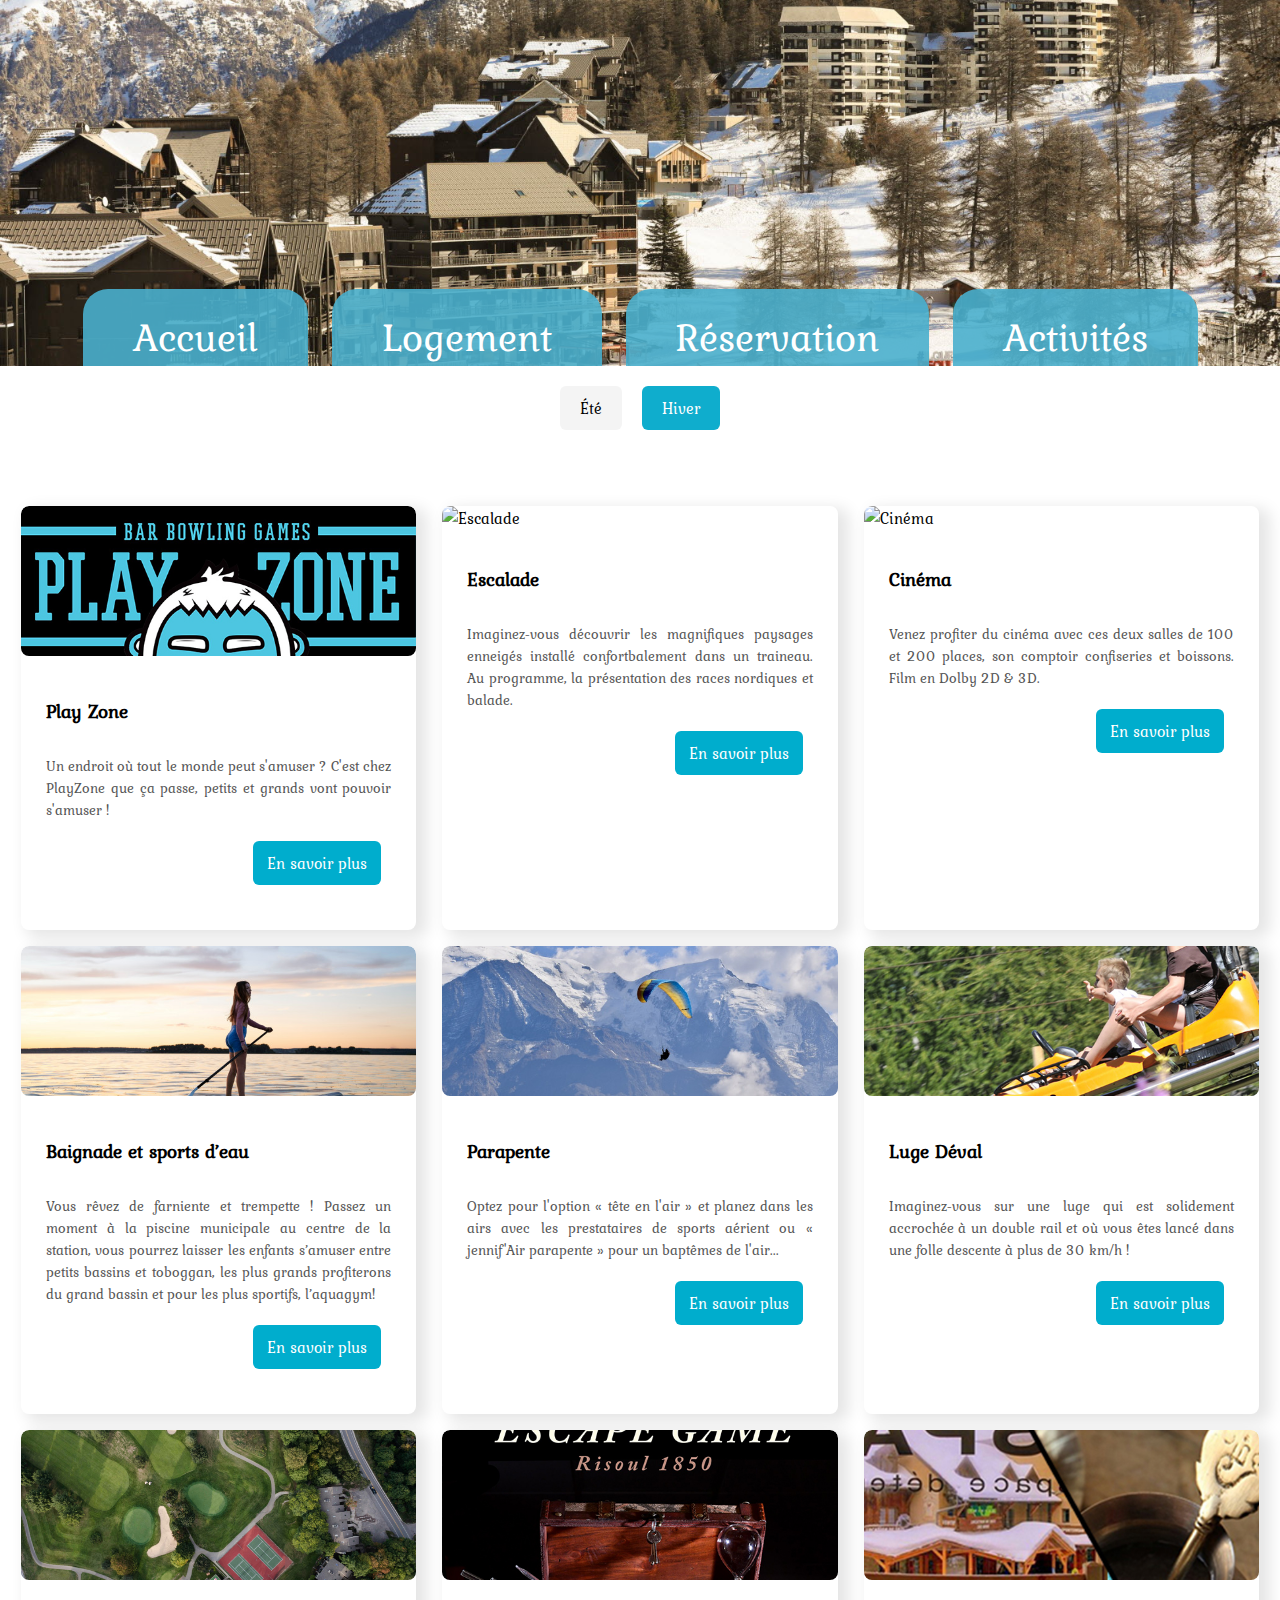
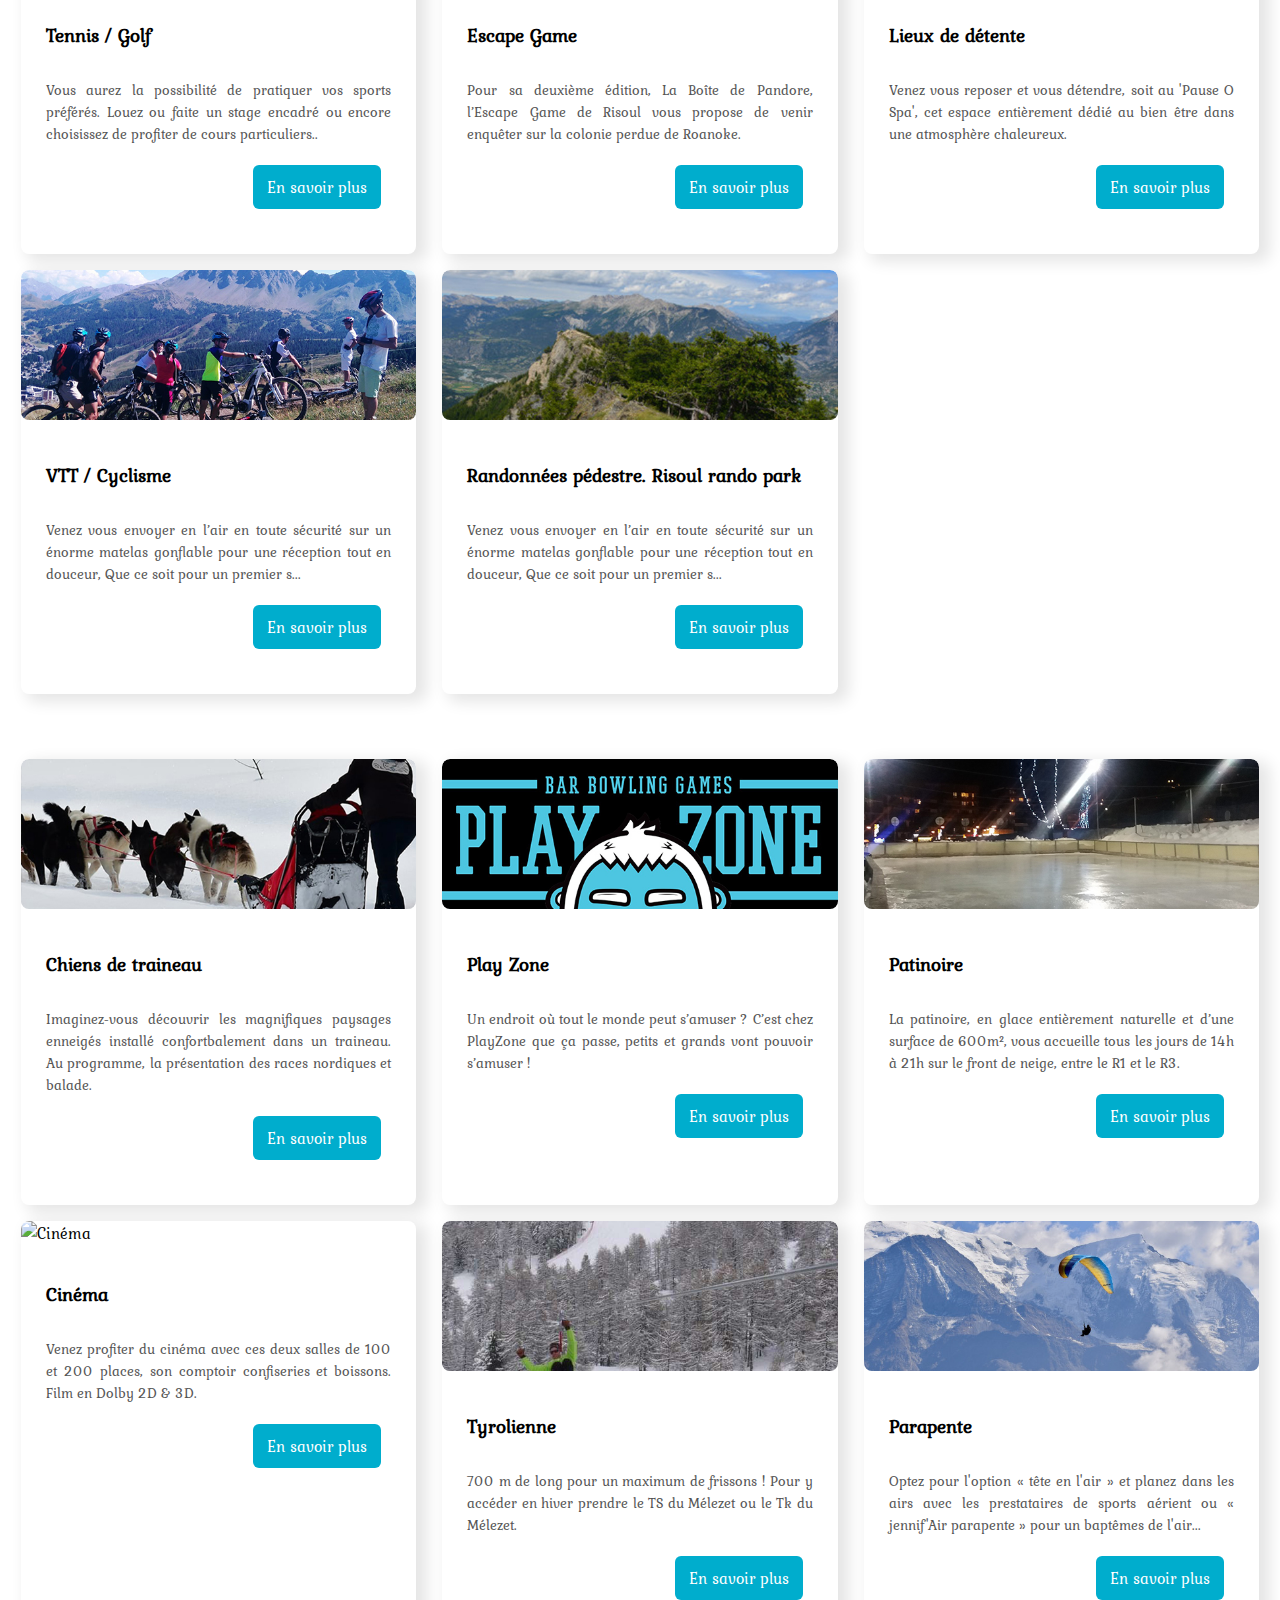
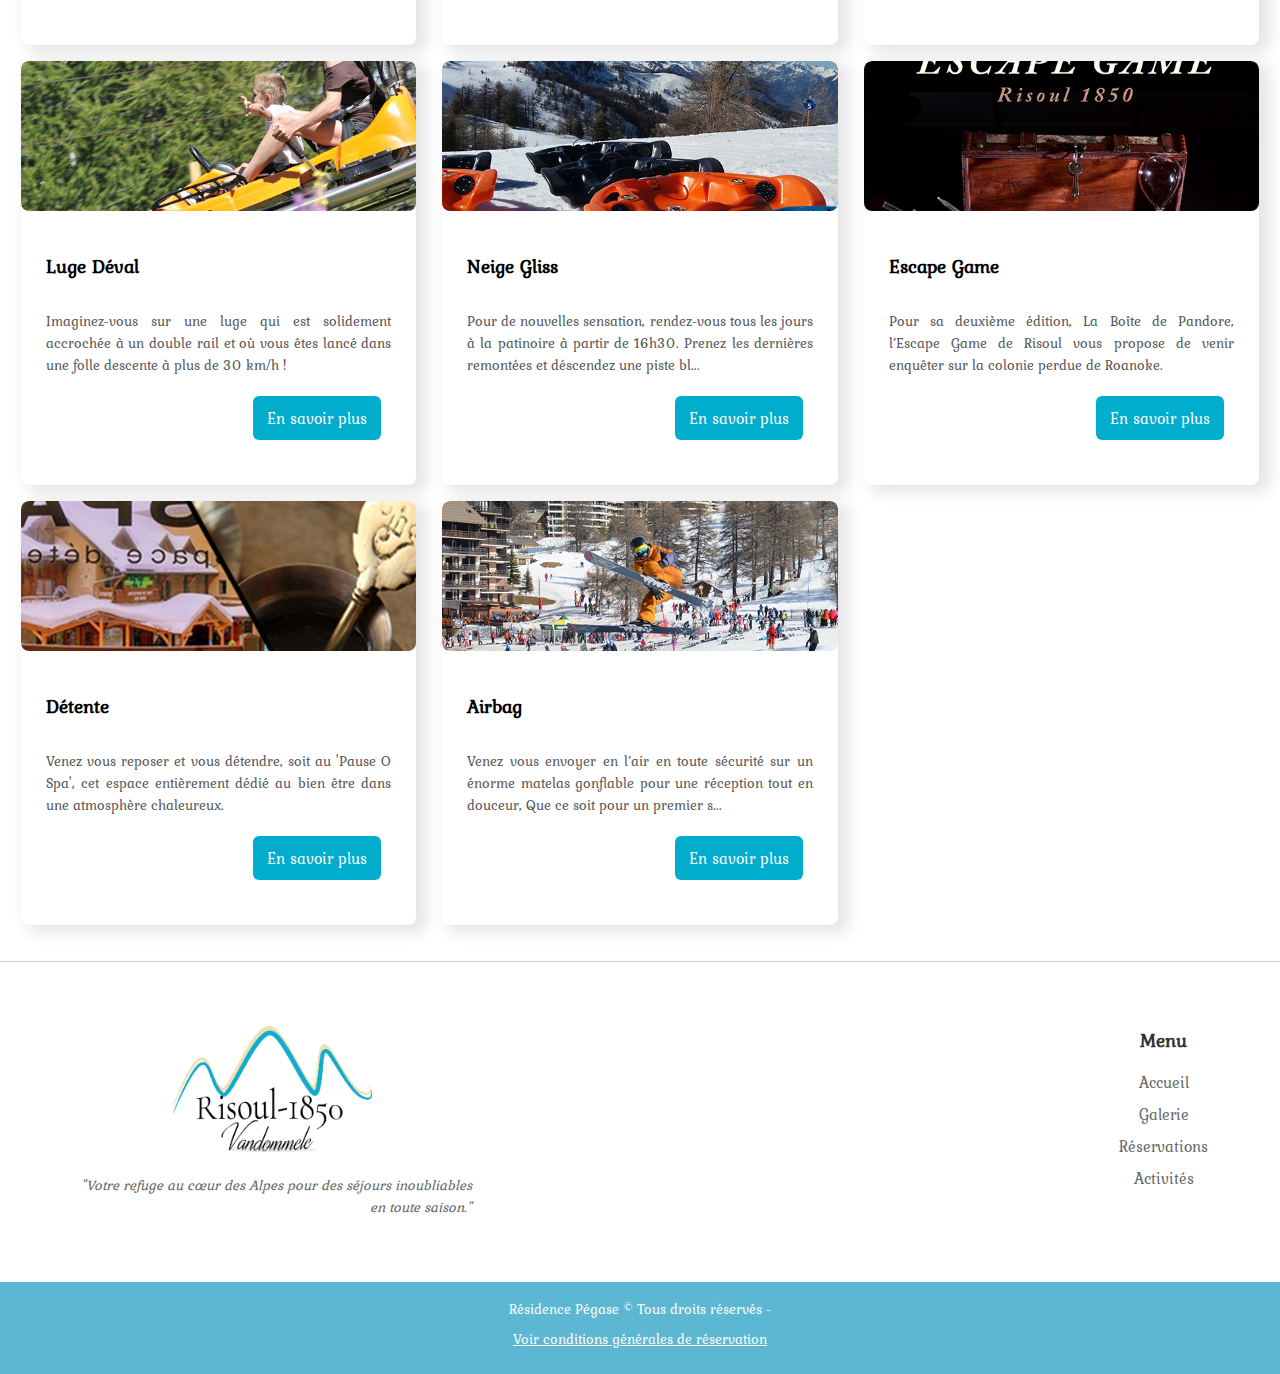
==== pages/activites.html @ df3fe363 "allthe project" ====
<!DOCTYPE html>
<html lang="en">

<head>
    <meta charset="UTF-8">
    <meta name="viewport" content="width=device-width, initial-scale=1.0">
    <title>Activités</title>
    <link rel="stylesheet" href="./styles/Flexbox.css">

    <link rel="stylesheet" href="https://fonts.googleapis.com/css2?family=Roboto:wght@400;700&display=swap">
    <link rel="icon" type="image/png" href="./assets/logoUX.png">
</head>



    <!-- Navbar section -->
    <header class="hero">
        <div class="hero__video-container">
            <!-- Vidéo pour desktop -->
            <img src="./Assets Risoul/1657118599_image1.webp" class="hero__video desktop" autoplay loop muted playsinline>      
            </img>

            <!-- Vidéo pour mobile -->
            <video class="hero__video mobile" autoplay loop muted playsinline>
                <source src="../assets/hero/Hero section mobile.mp4" type="video/mp4">
       
            </video>            
            
            <!-- Menu Burger -->
            <div class="burger-menu">
                <span></span>
                <span></span>
                <span></span>
            </div>
            <div class="nav-overlay"></div>
            <nav>
                <ul class="nav-buttons">
                    <li style="--i:1"><a href="../index.html" class="nav-button">Accueil</a></li>
                    <li style="--i:2"><a href="../index.html#logement" class="nav-button">Logement</a></li>
                    <li style="--i:3"><a href="../index.html#reservation" class="nav-button">Réservation</a></li>
                    <li style="--i:4"><a href="../index.html#activites" class="nav-button">Activités</a></li>
                </ul>
            </nav>
        </div>


    
    <div class="tabs">
        <button class="tab" onclick="showTab('ete')">Été</button>
        <button class="tab active" onclick="showTab('hiver')">Hiver</button>
    </div>

    </header>
    <!-- Main section with project cards -->
    <main class="main-section" id="projects">

    <section class="activities" id="ete">

        <div class="card">
            <div class="card-img-container">
                <img src="./Assets Risoul/PlayZoneMINI.jpg" alt="Play Zone" class="card-img">
            </div>
            <div class="card-body">
                <h3>Play Zone</h3>
                <p>Un endroit où tout le monde peut s'amuser ? C'est chez PlayZone que ça passe, petits et grands vont pouvoir s'amuser !</p>
                <div class="card-cta-container">
                    <a href="https://www.risoul.com/play-zone-bar-bowling-jeux.html" target="_blank" class="card-cta">En savoir plus</a>
                </div>
            </div>
        </div>

        <div class="card">
            <div class="card-img-container">
                <img src="./Assets Risoul/patrick-hendry-w5hNCbJfX3w-unsplash.jpg" alt="Escalade" class="card-img">
            </div>
            <div class="card-body">
                <h3>Escalade</h3>
                <p>Imaginez-vous découvrir les magnifiques paysages enneigés installé confortbalement dans un traineau. Au programme, la présentation des races nordiques et balade.</p>
                <div class="card-cta-container">
                    <a href="https://www.risoul.com/site-d-escalade.html" target="_blank" class="card-cta">En savoir plus</a>
                </div>
            </div>
        </div>


        <div class="card">
            <div class="card-img-container">
                <img src="./Assets Risoul/cinema.jpg" alt="Cinéma" class="card-img">
            </div>
            <div class="card-body">
                <h3>Cinéma</h3>
                <p>Venez profiter du cinéma avec ces deux salles de 100 et 200 places, son comptoir confiseries et boissons. Film en Dolby 2D & 3D.</p>
                <div class="card-cta-container">
                    <a href="https://www.risoul.com/cinema-la-foret-blanche-1.html" target="_blank" class="card-cta">En savoir plus</a>
                </div>
            </div>
        </div>

        <div class="card">
            <div class="card-img-container">
                <img src="./Assets Risoul/640x480_paddle-risoul-5210.jpg" alt="Baignade et sports d’eau" class="card-img">
            </div>
            <div class="card-body">
                <h3>Baignade et sports d’eau</h3>
                <p>Vous rêvez de farniente et trempette ! Passez un moment à la piscine municipale au centre de la station, vous pourrez laisser les enfants s’amuser entre petits bassins et toboggan, les plus grands profiterons du grand bassin et pour les plus sportifs, l’aquagym!</p>
                <div class="card-cta-container">
                    <a href="https://www.risoul.com/canyonisme-sports-d-eau-vive.html" target="_blank" class="card-cta">En savoir plus</a>
                </div>
            </div>
        </div>

        <div class="card">
            <div class="card-img-container">
                <img src="./Assets Risoul/640x480_vol-en-parapente-photo-libre-de-droit-pixabay-4416.jpg" alt="parapente" class="card-img">
            </div>
            <div class="card-body">
                <h3>Parapente</h3>
                <p>Optez pour l'option « tête en l'air » et planez dans les airs avec les prestataires de sports aérient ou « jennif'Air parapente » pour un baptêmes de l'air... </p>
                <div class="card-cta-container">
                    <a href="https://www.risoul.com/parapente-planeur-ulm.html" target="_blank" class="card-cta">En savoir plus</a>
                </div>
            </div>
        </div>

        <div class="card">
            <div class="card-img-container">
                <img src="./Assets Risoul/LugeDevalMINI.jpg" alt="Luge" class="card-img">
            </div>
            <div class="card-body">
                <h3>Luge Déval</h3>
                <p>Imaginez-vous sur une luge qui est solidement accrochée à un double rail et où vous êtes lancé dans une folle descente à plus de 30 km/h !</p>
                <div class="card-cta-container">
                    <a href="https://www.risoul.com/la-luge-devale-1-1.html" target="_blank" class="card-cta">En savoir plus</a>
                </div>
            </div>
        </div>

        <div class="card">
            <div class="card-img-container">
                <img src="./Assets Risoul/troy-spoelma-ZKWjNK2IOLk-unsplash.jpg" alt="golf" class="card-img">
            </div>
            <div class="card-body">
                <h3>Tennis / Golf</h3>
                <p>Vous aurez la possibilité de pratiquer vos sports préférés. Louez ou faite un stage encadré ou encore choisissez de profiter de cours particuliers..</p>
                <div class="card-cta-container">
                    <a href="https://www.risoul.com/outdoor-equipements-loisirs-sportifs.html" target="_blank" class="card-cta">En savoir plus</a>
                </div>
            </div>
        </div>

        <div class="card">
            <div class="card-img-container">
                <img src="./Assets Risoul/EscapeGameMINI.jpg" alt="Escape Game" class="card-img">
            </div>
            <div class="card-body">
                <h3>Escape Game</h3>
                <p>Pour sa deuxième édition, La Boîte de Pandore, l’Escape Game de Risoul vous propose de venir enquêter sur la colonie perdue de Roanoke.</p>
                <div class="card-cta-container">
                    <a href="https://www.risoul.com/veri-soul-bad-trip.html" target="_blank" class="card-cta">En savoir plus</a>
                </div>
            </div>
        </div>

        <div class="card">
            <div class="card-img-container">
                <img src="./Assets Risoul/Detente-1.jpg" alt="Détente" class="card-img">
            </div>
            <div class="card-body">
                <h3>Lieux de détente</h3>
                <p>Venez vous reposer et vous détendre, soit au 'Pause O Spa', cet espace entièrement dédié au bien être dans une atmosphère chaleureux.</p>
                <div class="card-cta-container">
                    <a href="https://www.risoul.com/bien-etre-et-detente.html" target="_blank" class="card-cta">En savoir plus</a>
                </div>
            </div>
        </div>


        <div class="card">
            <div class="card-img-container">
                <img src="./Assets Risoul/VTTMINI.jpg" alt="VTT / Cyclisme" class="card-img">
            </div>
            <div class="card-body">
                <h3>VTT / Cyclisme</h3>
                <p>Venez vous envoyer en l’air en toute sécurité sur un énorme matelas gonflable pour une réception tout en douceur, Que ce soit pour un premier s...</p>
                <div class="card-cta-container">
                    <a href="https://www.risoul.com/vtt-velo.html" target="_blank" class="card-cta">En savoir plus</a>
                </div>
            </div>
        </div>

        <div class="card">
            <div class="card-img-container">
                <img src="./Assets Risoul/randonneesMINI.jpg" alt="Randonnées pédestre. Risoul rando park" class="card-img">
            </div>
            <div class="card-body">
                <h3>Randonnées pédestre. Risoul rando park</h3>
                <p>Venez vous envoyer en l’air en toute sécurité sur un énorme matelas gonflable pour une réception tout en douceur, Que ce soit pour un premier s...</p>
                <div class="card-cta-container">
                    <a href="https://www.risoul.com/randonnee-risoul.html" target="_blank" class="card-cta">En savoir plus</a>
                </div>
            </div>
        </div>

    </section>

    <section class="activities hidden" id="hiver">
        <div class="card">
            <div class="card-img-container">
                <img src="./Assets Risoul/ChienTraineauMINI.jpg" alt="Chiens de traineau" class="card-img">
            </div>
            <div class="card-body">
                <h3>Chiens de traineau</h3>
                <p>Imaginez-vous découvrir les magnifiques paysages enneigés installé confortbalement dans un traineau. Au programme, la présentation des races nordiques et balade.</p>
                <div class="card-cta-container">
                    <a href="https://www.risoul.com/risoul/traineaux-de-la-foret-blanche.html" target="_blank" class="card-cta">En savoir plus</a>
                </div>
            </div>
        </div>
        <div class="card">
            <div class="card-img-container">
                <img src="./Assets Risoul/PlayZoneMINI.jpg" alt="Play Zone" class="card-img">
            </div>
            <div class="card-body">
                <h3>Play Zone</h3>
                <p>Un endroit où tout le monde peut s’amuser ? C’est chez PlayZone que ça passe, petits et grands vont pouvoir s’amuser !</p>
                <div class="card-cta-container">
                    <a href="https://www.risoul.com/play-zone-bar-bowling-jeux.html" target="_blank" class="card-cta">En savoir plus</a>
                </div>
            </div>
        </div>
        <div class="card">
            <div class="card-img-container">
                <img src="./Assets Risoul/PatinoireMINI.jpg" alt="Patinoire" class="card-img">
            </div>
            <div class="card-body">
                <h3>Patinoire</h3>
                <p>La patinoire, en glace entièrement naturelle et d’une surface de 600m², vous accueille tous les jours de 14h à 21h sur le front de neige, entre le R1 et le R3.</p>
                <div class="card-cta-container">
                    <a href="https://www.risoul.com/patinoire.html" target="_blank" class="card-cta">En savoir plus</a>
                </div>
            </div>
        </div>

        <div class="card">
            <div class="card-img-container">
                <img src="./Assets Risoul/cinema.jpg" alt="Cinéma" class="card-img">
            </div>
            <div class="card-body">
                <h3>Cinéma</h3>
                <p>Venez profiter du cinéma avec ces deux salles de 100 et 200 places, son comptoir confiseries et boissons. Film en Dolby 2D & 3D.</p>
                <div class="card-cta-container">
                    <a href="https://www.risoul.com/cinema-la-foret-blanche-1.html" target="_blank" class="card-cta">En savoir plus</a>
                </div>
            </div>
        </div>
        <div class="card">
            <div class="card-img-container">
                <img src="./Assets Risoul/TyrolienneMINI.jpg" alt="Tyrolienne" class="card-img">
            </div>
            <div class="card-body">
                <h3>Tyrolienne</h3>
                <p>700 m de long pour un maximum de frissons ! Pour y accéder en hiver prendre le TS du Mélezet ou le Tk du Mélezet.</p>
                <div class="card-cta-container">
                    <a href="https://www.risoul.com/tyrolienne-geante.html" target="_blank" class="card-cta">En savoir plus</a>
                </div>
            </div>
        </div>
        <div class="card">
            <div class="card-img-container">
                <img src="./Assets Risoul/640x480_vol-en-parapente-photo-libre-de-droit-pixabay-4416.jpg" alt="parapente" class="card-img">
            </div>
            <div class="card-body">
                <h3>Parapente</h3>
                <p>Optez pour l'option « tête en l'air » et planez dans les airs avec les prestataires de sports aérient ou « jennif'Air parapente » pour un baptêmes de l'air... </p>
                <div class="card-cta-container">
                    <a href="https://www.risoul.com/parapente-planeur-ulm.html" target="_blank" class="card-cta">En savoir plus</a>
                </div>
            </div>
        </div>
        <div class="card">
            <div class="card-img-container">
                <img src="./Assets Risoul/LugeDevalMINI.jpg" alt="Luge" class="card-img">
            </div>
            <div class="card-body">
                <h3>Luge Déval</h3>
                <p>Imaginez-vous sur une luge qui est solidement accrochée à un double rail et où vous êtes lancé dans une folle descente à plus de 30 km/h !</p>
                <div class="card-cta-container">
                    <a href="https://www.risoul.com/la-luge-devale-1-1.html" target="_blank" class="card-cta">En savoir plus</a>
                </div>
            </div>
        </div>
        <div class="card">
            <div class="card-img-container">
                <img src="./Assets Risoul/SnakeGlissMINI.jpg" alt="SnakeGliss" class="card-img">
            </div>
            <div class="card-body">
                <h3>Neige Gliss</h3>
                <p>Pour de nouvelles sensation, rendez-vous tous les jours à la patinoire à partir de 16h30. Prenez les dernières remontées et déscendez une piste bl...</p>
                <div class="card-cta-container">
                    <a href="https://www.risoul.com/risoul/snake-gliss.html" target="_blank" class="card-cta">En savoir plus</a>
                </div>
            </div>
        </div>
        <div class="card">
            <div class="card-img-container">
                <img src="./Assets Risoul/EscapeGameMINI.jpg" alt="Escape Game" class="card-img">
            </div>
            <div class="card-body">
                <h3>Escape Game</h3>
                <p>Pour sa deuxième édition, La Boîte de Pandore, l’Escape Game de Risoul vous propose de venir enquêter sur la colonie perdue de Roanoke.</p>
                <div class="card-cta-container">
                    <a href="https://www.risoul.com/veri-soul-bad-trip.html" target="_blank" class="card-cta">En savoir plus</a>
                </div>
            </div>
        </div>
        <div class="card">
            <div class="card-img-container">
                <img src="./Assets Risoul/Detente-1.jpg" alt="Détente" class="card-img">
            </div>
            <div class="card-body">
                <h3>Détente</h3>
                <p>Venez vous reposer et vous détendre, soit au 'Pause O Spa', cet espace entièrement dédié au bien être dans une atmosphère chaleureux.</p>
                <div class="card-cta-container">
                    <a href="https://www.risoul.com/bien-etre-et-detente.html" target="_blank" class="card-cta">En savoir plus</a>
                </div>
            </div>
        </div>
        <div class="card">
            <div class="card-img-container">
                <img src="./Assets Risoul/AirBagMINI.jpg" alt="Airbag" class="card-img">
            </div>
            <div class="card-body">
                <h3>Airbag</h3>
                <p>Venez vous envoyer en l’air en toute sécurité sur un énorme matelas gonflable pour une réception tout en douceur, Que ce soit pour un premier s...</p>
                <div class="card-cta-container">
                    <a href="https://www.risoul.com/sensation-grands-frissons.html" target="_blank" class="card-cta">En savoir plus</a>
                </div>
            </div>
        </div>
    </section>
        

    </main>

    <!-- Section Footer -->
    <footer class="footer">
        <div class="footer__content">
            <div class="footer__menu">
                <h3>Menu</h3>
                <ul>
                    <li><a href="../index.html">Accueil</a></li>
                    <li><a href="../index.html">Galerie</a></li>
                    <li><a href="../index.html">Réservations</a></li>
                    <li><a href="../index.html">Activités</a></li>
                </ul>
            </div>

            <div class="footer__logo">
                <img src="/assets/logoRisoul1850TR.png" alt="Logo Résidence Pégase" class="logo-img">
                <p class="footer__tagline">"Votre refuge au cœur des Alpes pour des séjours inoubliables en toute saison."</p>
            </div>
        </div>

        <div class="footer__copyright">
            <p>Résidence Pégase <span id="current-year"></span> © Tous droits réservés - 
                <br>
                <a href="/pages/conditions-de-vente.html">Voir conditions générales de réservation</a></p>
        </div>
    </footer>




    <script src="/pages/js/script.js"></script>
</body>
</html>
---- pages/styles/Flexbox.css ----
@font-face {
    font-family: 'Kurale';
    src: url('../../assets/fonts/Kurale/Kurale-Regular.ttf') format('truetype');
    font-weight: normal;
    font-style: normal;
}

* {
    margin: 0;
    padding: 0;
    box-sizing: border-box;
    font-family: 'Kurale', serif;
}

.hero {
    position: relative;
    width: 100%;
    height: 50vh;
    display: flex;
    flex-direction: column;
    z-index: 998;
}

.hero__video-container {
    position: relative;
    width: 100%;
    height: 85vh;
    overflow: hidden;
}

.hero__video {
    width: 100%;
    height: 100%;
    object-fit: cover;
}

@media (max-width: 768px) {
    .hero__video-container {
        height: 75vh;
    }

        
}

.hidden {
    display: none;
}

.tab.active {
    background-color: rgba(73, 175, 205, 0.9);
    color: white;
}


.nav-buttons {
    position: absolute;
    bottom: 0;
    left: 0;
    width: 100%;
    /* transform: translateY(50%); */
    display: flex;
    justify-content: center;
    gap: 1.5rem;
    list-style: none;
    z-index: 10;
    padding: 0 2rem;
}

/* Effet de hover principal */
.nav-button {
    background: rgba(73, 175, 205, 0.9);
    padding: 1rem 3rem;
    color: white;
    text-decoration: none;
    border-radius: 25px 25px 0 0;
    font-size: 2.5em;
    min-width: 150px;
    text-align: center;
    position: relative;
    overflow: hidden;
    border: 2px solid transparent;
    
    /* Transition plus fluide */
    transition: transform 0.3s ease-out, background 0.3s ease-out, 
                color 0.3s ease-out, box-shadow 0.3s ease-out;
}
.nav-button1 {
    background: rgba(255, 255, 255, 0.9);
    padding: 1rem 3rem;
    color: rgba(73, 175, 205, 1);
    text-decoration: none;
    border-radius: 25px 25px 0 0;
    font-size: 2.5em;
    min-width: 150px;
    text-align: center;
    position: relative;
    overflow: hidden;
    border: 2px solid transparent;
    border-color: rgba(73, 175, 205, 1);
    box-shadow: 0 10px 20px rgba(73, 175, 205, 0.3);
    
    /* Transition plus fluide */
    transition: transform 0.3s ease-out, background 0.3s ease-out, 
                color 0.3s ease-out, box-shadow 0.3s ease-out;
}


/* Effet de hover */
.nav-button:hover {
    transform: translateY(-8px); /* Moins de déplacement pour éviter l’instabilité */
    background: rgba(255, 255, 255, 0.9);
    color: rgba(73, 175, 205, 1);
    border-color: rgba(73, 175, 205, 1);
    box-shadow: 0 10px 20px rgba(73, 175, 205, 0.3);
}

/* Effet de lumière plus doux */
.nav-button::before {
    content: '';

    top: 0;
    left: -150%;
    width: 100%;
    height: 100%;
    background: linear-gradient(120deg, transparent, rgba(255, 255, 255, 0.3), transparent);
    transition: left 0.4s ease-out;
}

.nav-button:hover::before {
    left: 150%;
}

/* Animation du texte */
.nav-button:hover {
    text-shadow: 0 0 5px rgba(255, 255, 255, 0.6);
    letter-spacing: 1px; /* Moins d’espace pour éviter un effet trop brusque */
}

.welcome-container {
    width: 100%;
    flex-grow: 1;
    background: rgba(255, 255, 255, 0.8);
    backdrop-filter: blur(5px);
    display: flex;
    justify-content: center;
    align-items: center;
    padding: 2rem 0;
}

.welcome-text {
    font-size: 3em;
    color: #333;
    text-shadow: 2px 2px 4px rgba(255, 255, 255, 0.5);
}

@media (max-width: 768px) {
    .hero__video-container {
        height: 75vh;
    }

    .welcome-text {
        font-size: 2em;
        padding: 0 1rem;
        text-align: center;
    }
}




/*=======================================================*/
/* Menu Burger mobile */ 
/*====================================================*/

/* Menu mobile */
.burger-menu {
    display: none;
    position: fixed;
    top: 20px;
    right: 20px;
    z-index: 1000;
    background: rgba(73, 175, 205, 0.8);
    padding: 15px;
    border-radius: 12px;
    cursor: pointer;
    backdrop-filter: blur(8px);
    -webkit-backdrop-filter: blur(8px);
    border: 1px solid rgba(255, 255, 255, 0.3);
    box-shadow: 0 4px 15px rgba(0, 0, 0, 0.1);
    transition: all 0.3s cubic-bezier(0.4, 0, 0.2, 1);
    z-index: 1002;
}

.burger-menu span {
    display: block;
    width: 28px;
    height: 2px;
    background-color: white;
    margin: 6px 0;
    transition: 0.4s cubic-bezier(0.4, 0, 0.2, 1);
    border-radius: 4px;
}

/* Overlay */
.nav-overlay {
    position: fixed;
    inset: 0;
    background: rgba(0, 0, 0, 0.3);
    backdrop-filter: blur(40px);
    -webkit-backdrop-filter: blur(4px);
    opacity: 0;
    visibility: hidden;
    transition: all 0.3s ease;
    z-index: 1000;
}

.nav-overlay.active {
    opacity: 1;
    visibility: visible;
}

@media (max-width: 768px) {
    .burger-menu {
        display: block;
    }

    .burger-menu:hover {
        transform: translateY(-2px);
        background: rgba(73, 175, 205, 0.9);
        box-shadow: 0 6px 20px rgba(73, 175, 205, 0.2);
    }

    .burger-menu.active span:nth-child(1) {
        transform: rotate(-45deg) translate(-6px, 6px);
    }

    .burger-menu.active span:nth-child(2) {
        opacity: 0;
        transform: translateX(-8px);
    }

    .burger-menu.active span:nth-child(3) {
        transform: rotate(45deg) translate(-6px, -6px);
    }

    .nav-buttons {
        position: fixed;
        top: 0;
        right: -100%;
        height: 100vh;
        /* width: 280px; */
        /* background: rgba(255, 255, 255, 0.9);
        backdrop-filter: blur(20px); */
        -webkit-backdrop-filter: blur(20px);
        display: flex;
        flex-direction: column;
        justify-content: center;
        gap: 2rem;
        padding: 2rem;
        transition: 0.4s cubic-bezier(0.4, 0, 0.2, 1);
        /* box-shadow: -5px 0 25px rgba(0, 0, 0, 0.1); */
        border-left: 1px solid rgba(255, 255, 255, 0.2);
        z-index: 1001;
    }

    .nav-buttons.show {
        right: 0;
    }

    .nav-buttons li {
        opacity: 0;
        transform: translateX(30px);
        transition: 0.4s cubic-bezier(0.4, 0, 0.2, 1);
        transition-delay: calc(0.1s * var(--i));
    }

    .nav-buttons.show li {
        opacity: 1;
        transform: translateX(0);
    }

    .nav-button {
        font-size: 1.6em;
        padding: 1rem 1.5rem;
        width: 100%;
        border-radius: 12px;
        background: rgb(73 175 205 / 48%);
        border: 1px solid rgba(73, 175, 205, 0.2);
        /* color: rgba(73, 175, 205, 0.9); */
        text-align: center;
        transition: 0.3s cubic-bezier(0.4, 0, 0.2, 1);
        display: block;
        text-decoration: none;
    }

    .nav-button:hover {
        background: rgba(73, 175, 205, 0.15);
        transform: translateX(5px);
        border-color: rgba(73, 175, 205, 0.3);
    }
}
























/*=======================================================*/
/* Acceuil */ 
/*====================================================*/

.section-accueil {
    padding: 0rem 1rem;
    background: #fff;
}

.section-title {
    font-size: 2.5em;
    color: rgba(73, 175, 205, 1);
    text-align: center;
    margin-bottom: 2rem;
    text-shadow: 2px 2px 4px rgba(0, 0, 0, 0.1);
}

.content-wrapper {
    max-width: 1200px;
    margin: 0 auto;
    display: flex;
    flex-direction: column;
    gap: 2rem;
}

.text-content {
    display: flex;
    flex-direction: column;
    gap: 1.5rem;
}

.text-content p {
    font-size: 1.1em;
    line-height: 1.6;
    color: #333;
}

.intro-text p {
    font-size: 1.2em;
    color: #1a1a1a;
}

.access-info {
    background: rgba(73, 175, 205, 0.1);
    padding: 1.5rem;
    border-radius: 10px;
}

.access-info h3 {
    color: rgba(73, 175, 205, 1);
    margin-bottom: 1rem;
    font-size: 1.3em;
}

.access-info ul {
    list-style: none;
    padding-left: 1rem;
}

.access-info li {
    position: relative;
    padding-left: 1.5rem;
    margin-bottom: 0.5rem;
    line-height: 1.4;
}

.access-info li::before {
    content: '•';
    color: rgba(73, 175, 205, 1);
    position: absolute;
    left: 0;
}

.image-container {
    width: 100%;
    border-radius: 10px;
    overflow: hidden;
    box-shadow: 0 4px 15px rgba(0, 0, 0, 0.1);
}

.main-image {
    width: 100%;
    height: auto;
    display: block;
}

.cta-button {
    display: inline-block;
    background: rgba(73, 175, 205, 0.9);
    color: white;
    text-decoration: none;
    padding: 1rem 2rem;
    border-radius: 25px;
    text-align: center;
    font-size: 1.2em;
    transition: all 0.3s ease;
    margin: 1rem auto;
    box-shadow: 0 4px 15px rgba(73, 175, 205, 0.3);
}

.cta-button:hover {
    background: rgba(73, 175, 205, 1);
    transform: translateY(-2px);
    box-shadow: 0 6px 20px rgba(73, 175, 205, 0.4);
}

/* Media Queries pour les plus grands écrans */
@media (min-width: 768px) {
    .section-accueil {
        padding: 4rem 2rem;
    }

    .content-wrapper {
        flex-direction: row;
        flex-wrap: wrap;
        justify-content: space-between;
    }

    .text-content {
        flex: 1 1 60%;
        padding-right: 2rem;
    }

    .image-container {
        flex: 1 1 35%;
        align-self: flex-start;
        position: sticky;
        top: 2rem;
    }

    .cta-button {
        flex: 0 0 100%;
    }
}

@media (min-width: 1024px) {
    .section-title {
        font-size: 3em;
    }

    .text-content p {
        font-size: 1.2em;
    }
}

/* Boutons d'appel à l'action */
.cta {
    background-color: #007BFF;
    color: white;
    font-size: large;
    border: none;
    padding: 12px 20px;
    border-radius: 50px;
    cursor: pointer;
    transition: background-color 0.3s ease; /* Animation de transition de couleur */
    transition: transform 0.3s ease; /* Animation de transition au survol */
}

.cta:hover {
    background-color: #0056b3; /* Changement de couleur au survol */
    transform: scale(1.05); /* Agrandissement léger au survol */
}

.cta-secondary {
    background-color: #F2F9FF;
    color: #007BFF;
    border: 1px solid #007BFF;
    font-size: large;
    padding: 12px 20px;
    border-radius: 50px;
    cursor: pointer;
    transition: background-color 0.3s ease; /* Animation de transition de couleur */
    transition: transform 0.3s ease; /* Animation de transition au survol */
}

.cta-secondary:hover {
    background-color: #dcedfc; /* Changement de couleur au survol */
    transform: scale(1.05); /* Agrandissement léger au survol */

}

.hero-image {
    text-align: right;
}

.hero-image img {
    width: 100%;
    max-width: 350px;
}

.tabs {

    display: flex;

    justify-content: center;

    margin: 20px 0;

}



.tab {

    padding: 10px 20px;

    margin: 0 10px;

    background-color: #f4f4f4;

    border: none;
    border-radius: 6px;
    cursor: pointer;

    font-size: 16px;

    transition: background-color 0.3s;

}



.tab.active {

    background-color: #0FADCD;
    color: white;
    border-radius: 6px;

}

.hidden {

    display: none;

}

/* Section principale avec les cartes */
.activities {
    display: grid;
    grid-template-columns: repeat(3, 1fr);
    grid-gap: 1rem;
    padding: 20px 1rem;
    max-width: 1400px; /* Added to prevent excessive stretching on very wide screens */
    margin: 2% auto; /* Center the grid */
}

/* Card Styles with Improved Responsiveness */
.card {
    background-color: #fff;
    display: flex;
    flex-direction: column;
    margin: 10px 5px;
    transition: transform 0.3s ease;
    border-radius: 8px;
    box-shadow: 8px 5px 15px 3px rgba(0, 0, 0, 0.1);
    overflow: hidden;
    height: 100%;
}

.card:hover {
    transform: scale(1.05); /* Agrandissement léger au survol */
}

.card-img-container {
    width: 100%;
}

.card-img {
    width: 100%;
    height: 150px;
    object-fit: cover; /* Ajustement de l'image */
    border-radius: 8px;
}

.card-body {
    width: 100%;
    padding: 25px;
    display: flex;
    flex-direction: column;
}

.card-body h3 {
    margin: 10px 0;
    font-size: 1.2em;
    font-weight: bold;
}

.card-body p {
    margin: 20px 0;
    font-size: 0.9em;
    text-align: justify;
    color: #555555;
}

.card-cta-container {
    align-self: flex-end;
    margin-right: 10px;
    z-index: 999;

}

.card-cta {
    display: inline-block; /* Permet de garder les propriétés de dimensionnement */
    text-decoration: none; /* Enlève le soulignement par défaut des liens */
    background-color: #00ADCD;
    color: white;
    border: none;
    padding: 10px 14px;
    border-radius: 6px;
    cursor: pointer;
    transition: background-color 0.3s ease;
    z-index: 999;
}

.card-cta:hover {
    background-color: #0089a1;
    z-index: 1001;
}

@media (max-width: 1200px) {
    .activities {
        grid-template-columns: repeat(3, 1fr);
        padding: 20px 0.5rem;
    }
}

@media (max-width: 992px) {
    .activities {
        grid-template-columns: repeat(2, 1fr);
        padding: 20px 0.5rem;
    }
}

@media (max-width: 768px) {
    .activities {
        grid-template-columns: 1fr;
        padding: 40px 1.5rem;
    }

    .card-body h3 {
        font-size: 1em;
        font-weight: bold;
    }

    .card-body p {
        font-size: 0.8em;
    }

    .card-cta {
        padding: 8px 12px;
        font-size: 0.9em;
        z-index: 1001;
    }
}



/*=======================================================*/
/* Footer */ 
/*====================================================*/

.footer {
    border-top: 1px solid #ccc;
    width: 100%;
    background-color: #fff;
    padding-top: 2rem;
    position: relative;
    z-index: 1001; /* Supérieur au z-index de la navigation mobile */
}

.footer__content {
    max-width: 1200px;
    margin: 0 auto;
    display: flex;
    flex-direction: column;
    align-items: center;
    gap: 2rem;
    padding: 0 1rem;
}

.footer__menu {
    text-align: left;
    width: 100%;
    display: flex;
    flex-direction: column;
    align-items: center;
}

.footer__menu h3 {
    color: #333;
    font-size: 1.2em;
    margin-bottom: 1rem;
}

.footer__menu ul {
    list-style: none;
    padding: 0;
    display: flex;
    flex-direction: column;
    align-items: center;
}

.footer__menu ul li {
    margin-bottom: 0.5rem;
}

.footer__menu ul li a {
    color: #666;
    text-decoration: none;
    transition: color 0.3s ease;
}

.footer__menu ul li a:hover {
    color: rgba(73, 175, 205, 1);
}

.footer__logo {
    text-align: center;
}

.footer__logo .logo-img {
    max-width: 200px;
    height: auto;
    margin-bottom: 1rem;
}

.footer__tagline {
    color: #666;
    font-style: italic;
    max-width: 400px;
    margin: 0 auto;
    font-size: 0.9em;
}


.footer__copyright {
    background-color: rgba(73, 175, 205, 0.9);
    color: white;
    text-align: center;
    padding: 1rem;
    margin-top: 2rem;
    font-size: 0.9em;
    position: relative;
    z-index: 1001;
}

.footer__copyright a {
    color: white;
    text-decoration: underline;
    position: relative;
    z-index: 1001;
    display: inline-block;
    padding: 0.5rem 0;
}

.footer__copyright a:hover {
    color: white;
    text-decoration: underline;
    cursor: pointer;
}

/* Media Queries */
@media (min-width: 768px) {
    .footer__content {
        flex-direction: row;
        justify-content: space-between;
        align-items: flex-start;
        padding: 2rem;
    }

    .footer__menu {
        width: auto;
    }

    .footer__logo {
        order: -1; /* Place le logo à gauche sur desktop */
    }

    .footer__tagline {
        text-align: right;
    }
}
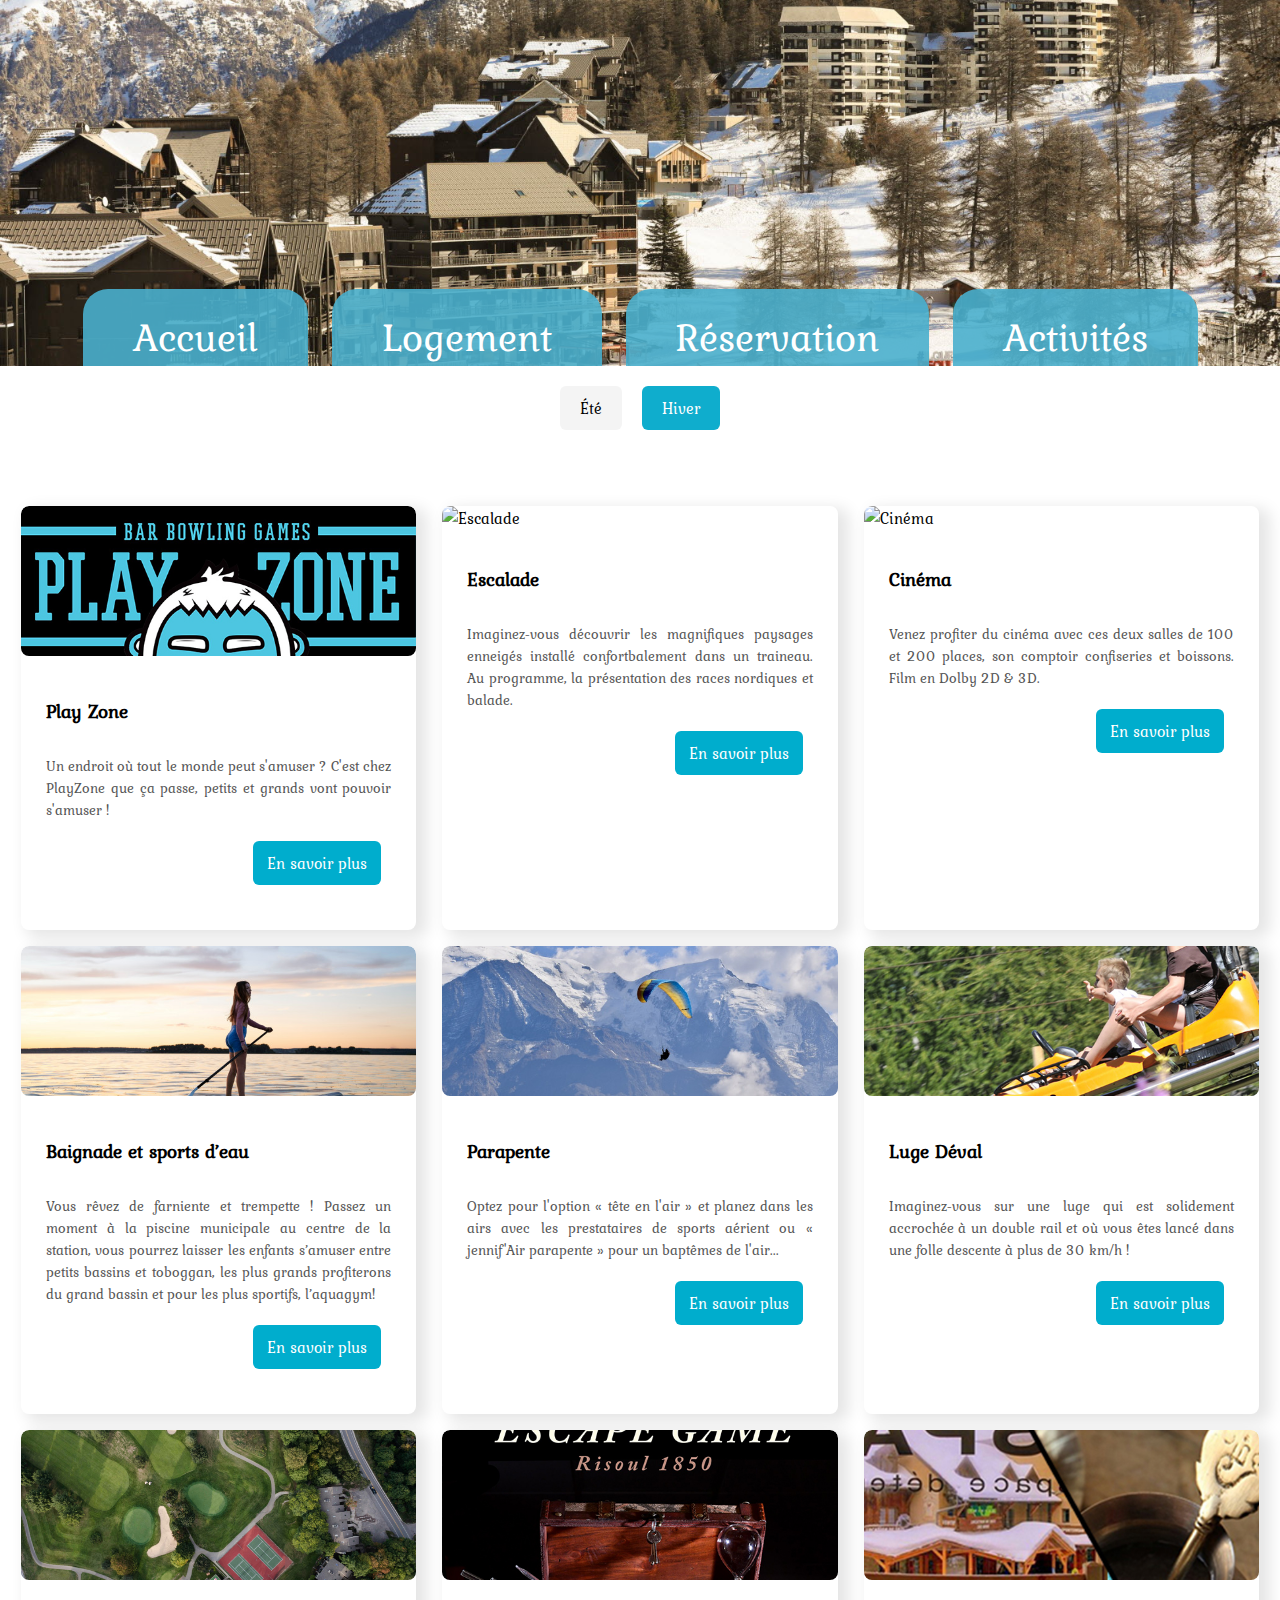
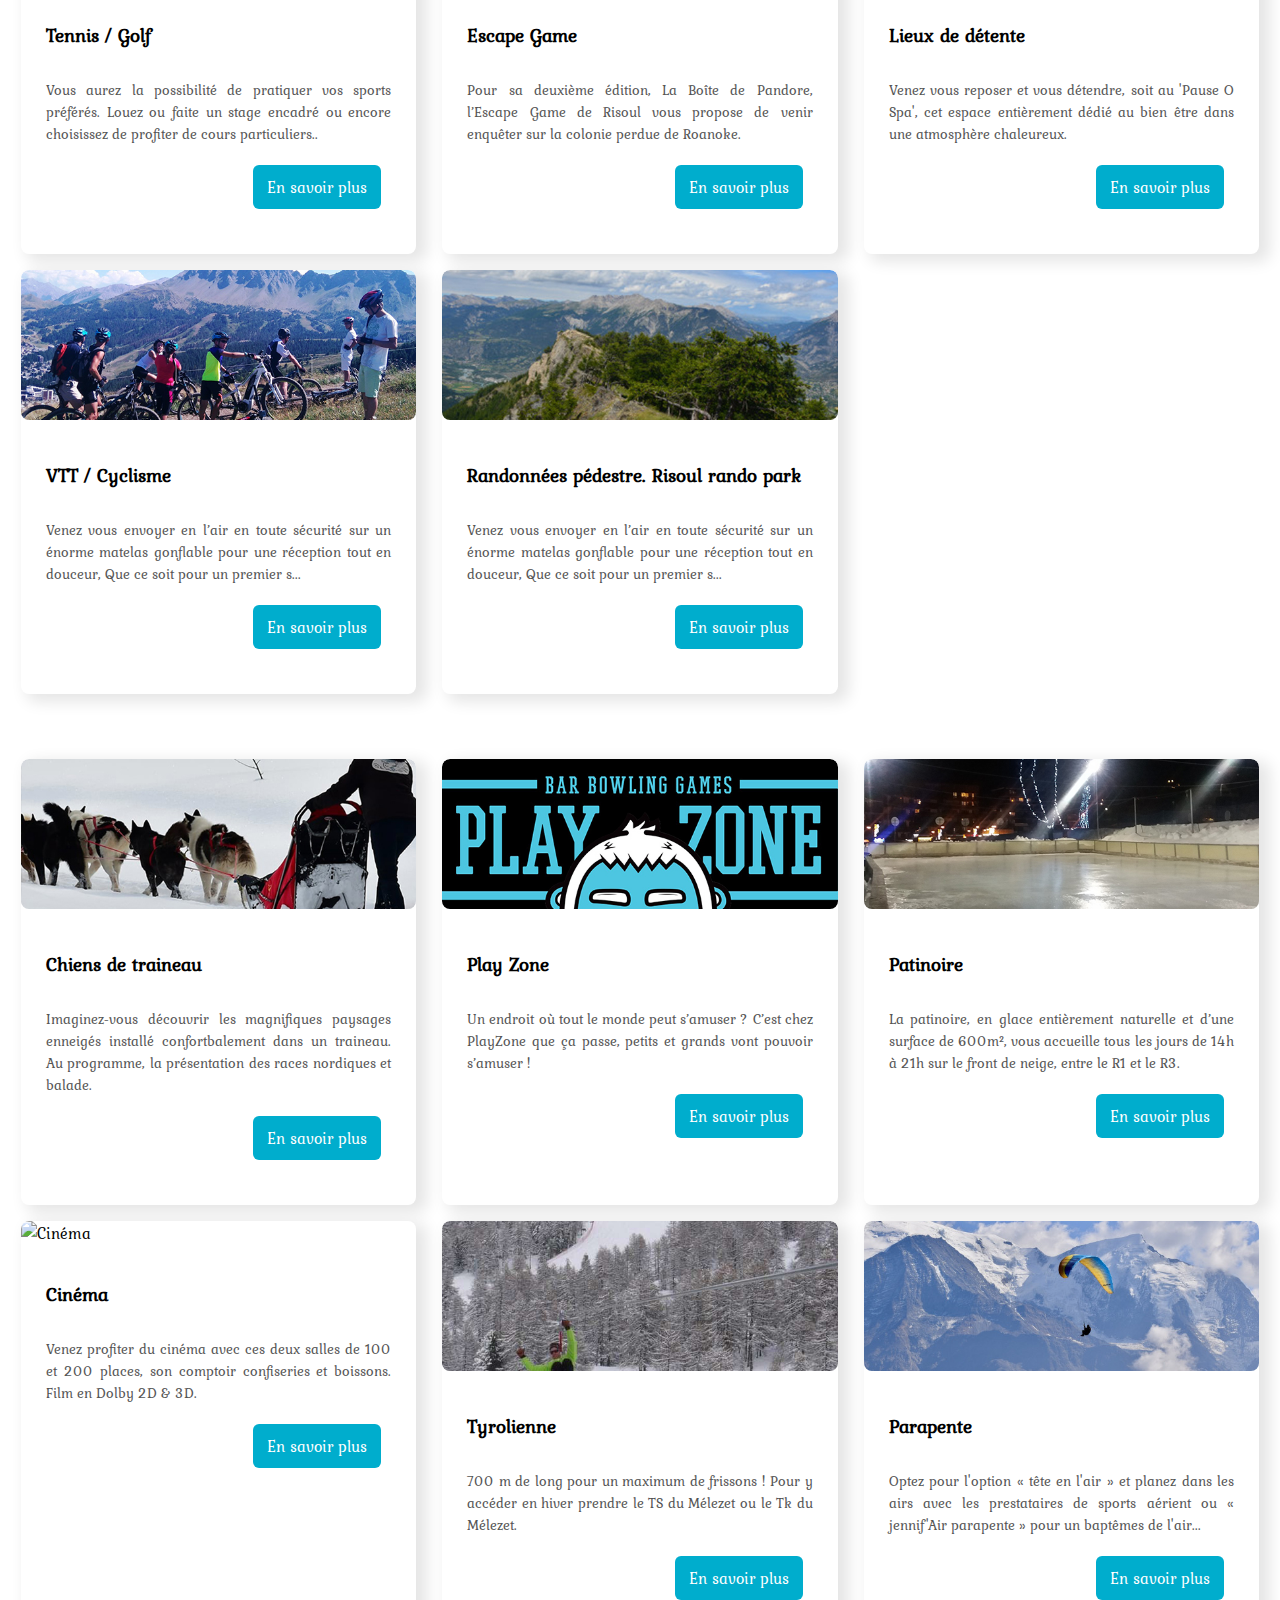
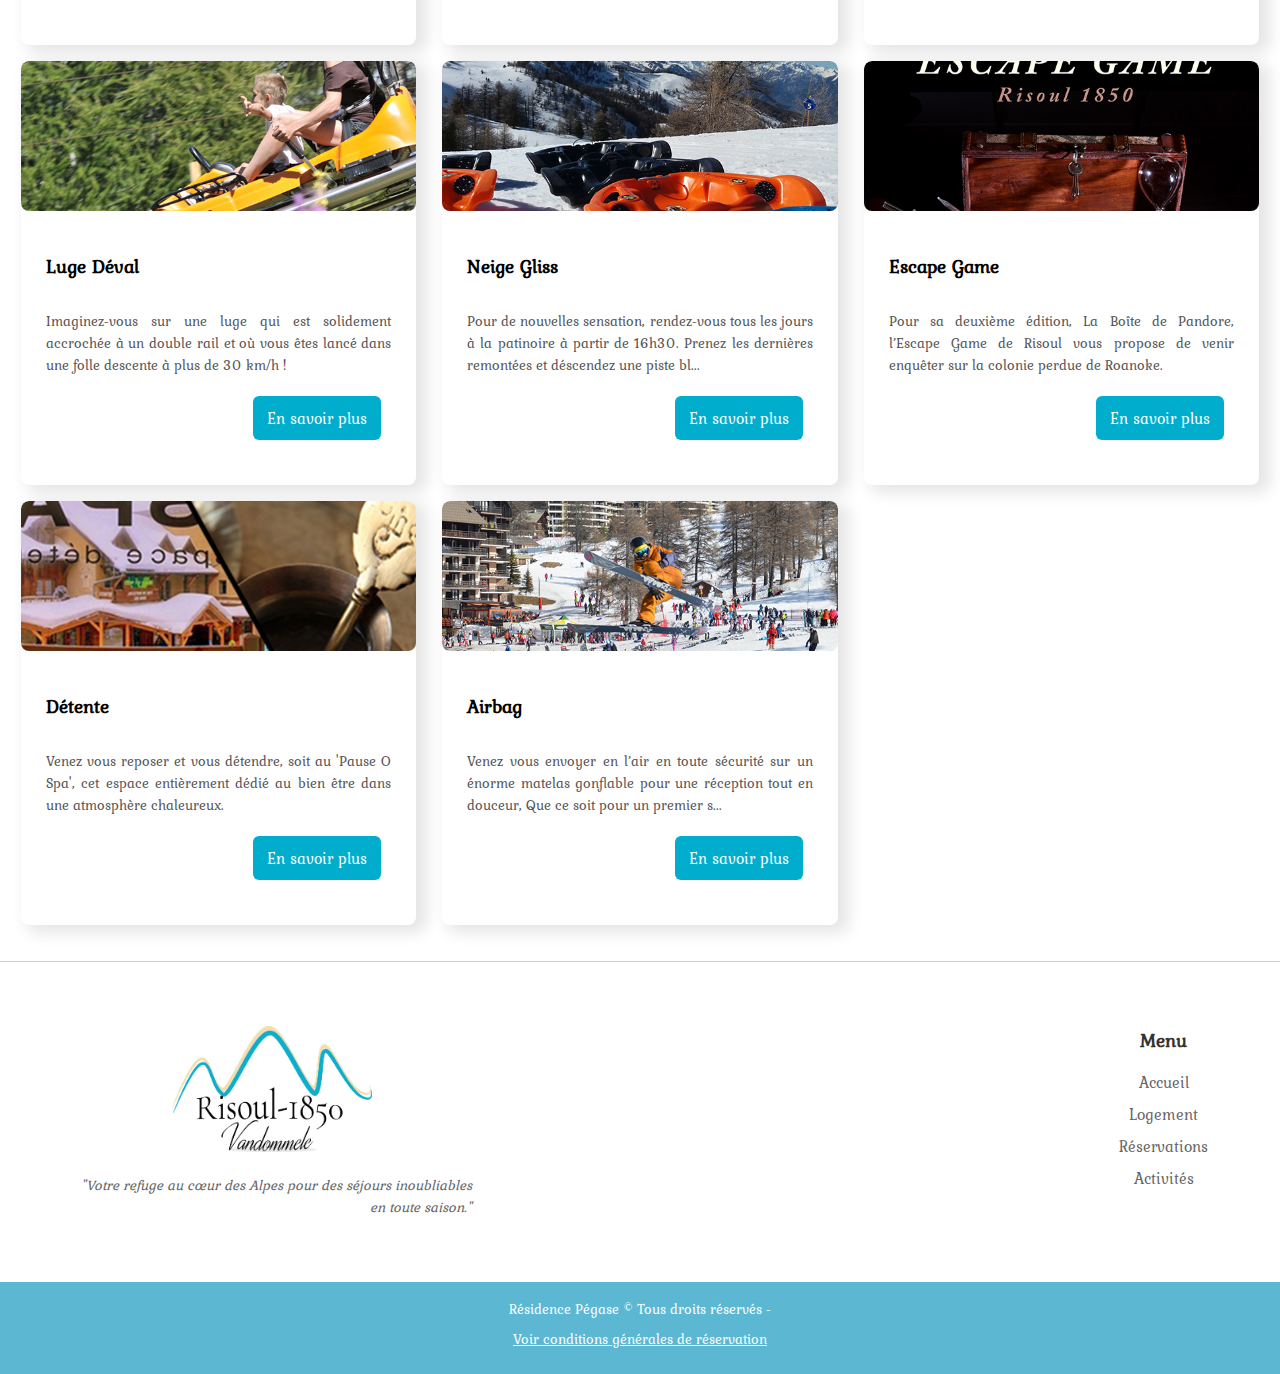
==== commit b87df78e: "last_section_calendar" ====
--- a/pages/activites.html
+++ b/pages/activites.html
@@ -349,7 +349,7 @@
                 <h3>Menu</h3>
                 <ul>
                     <li><a href="../index.html">Accueil</a></li>
-                    <li><a href="../index.html">Galerie</a></li>
+                    <li><a href="../index.html">Logement</a></li>
                     <li><a href="../index.html">Réservations</a></li>
                     <li><a href="../index.html">Activités</a></li>
                 </ul>
